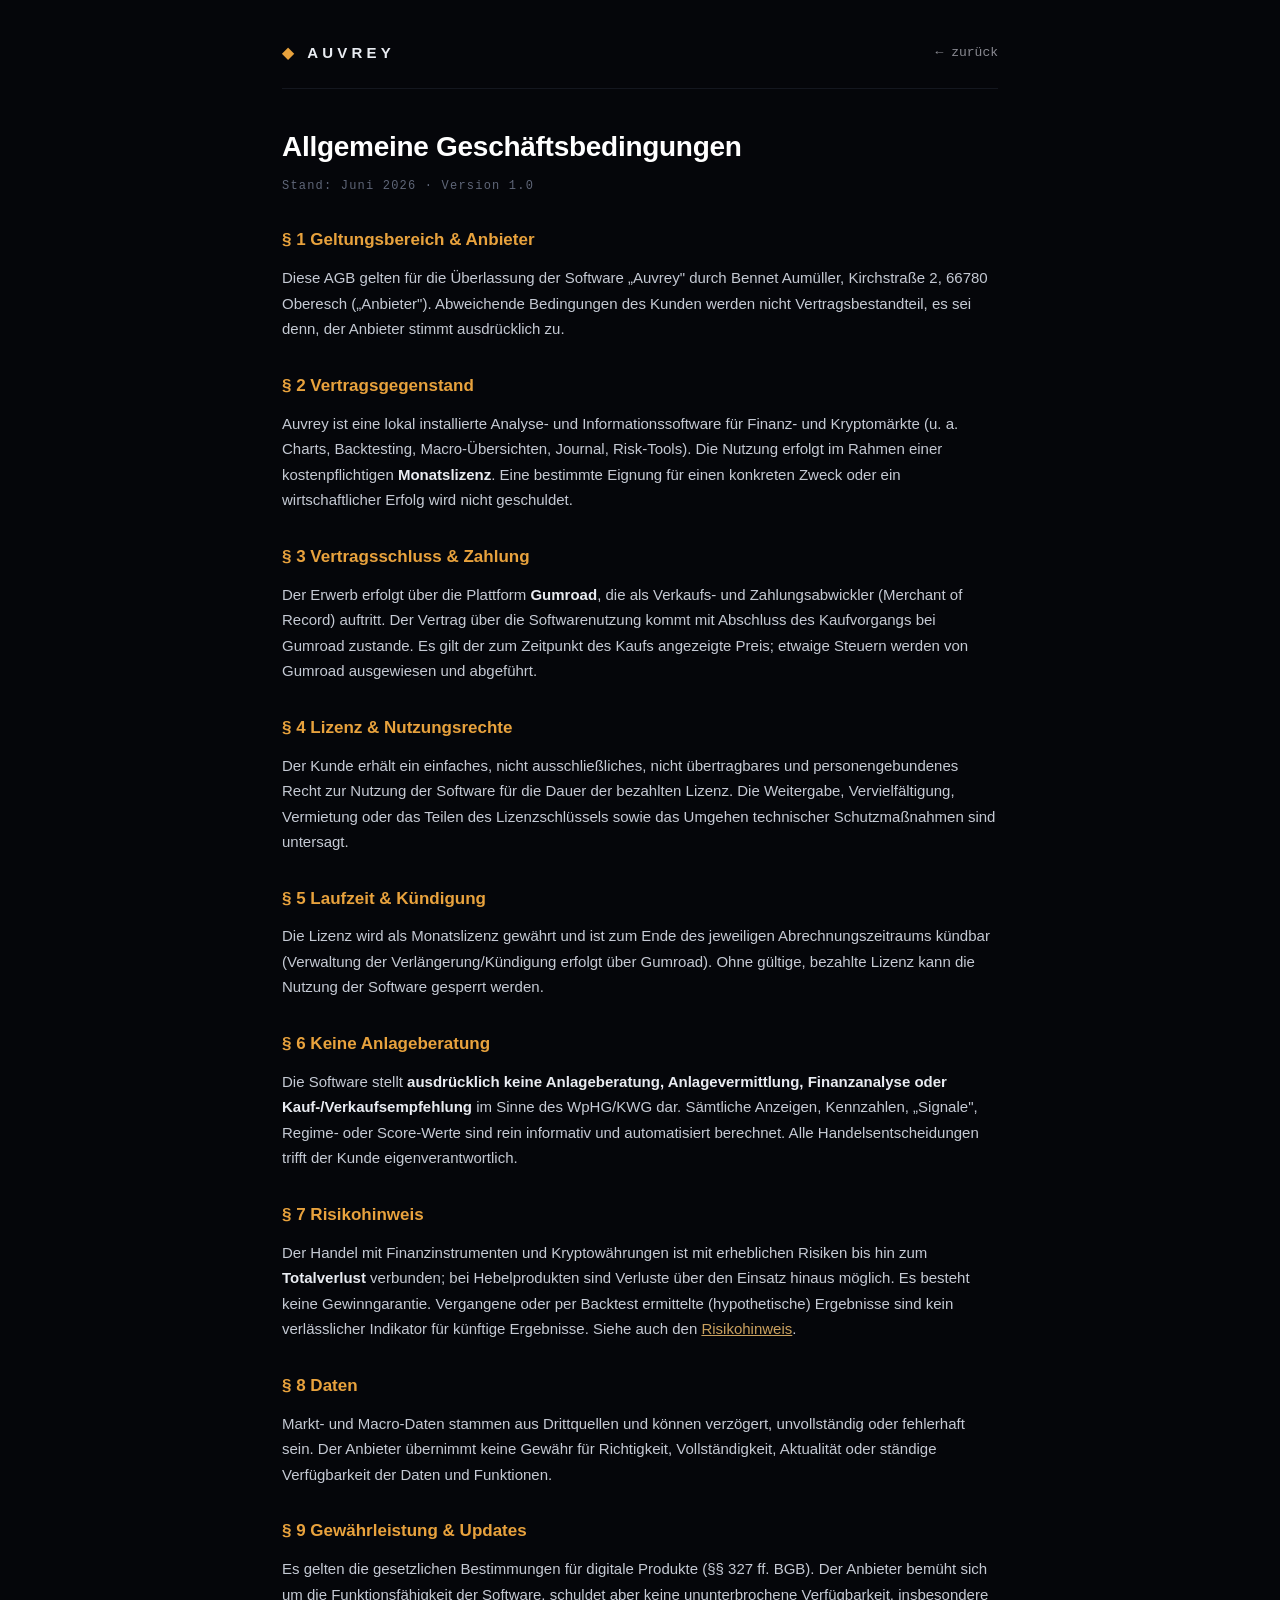
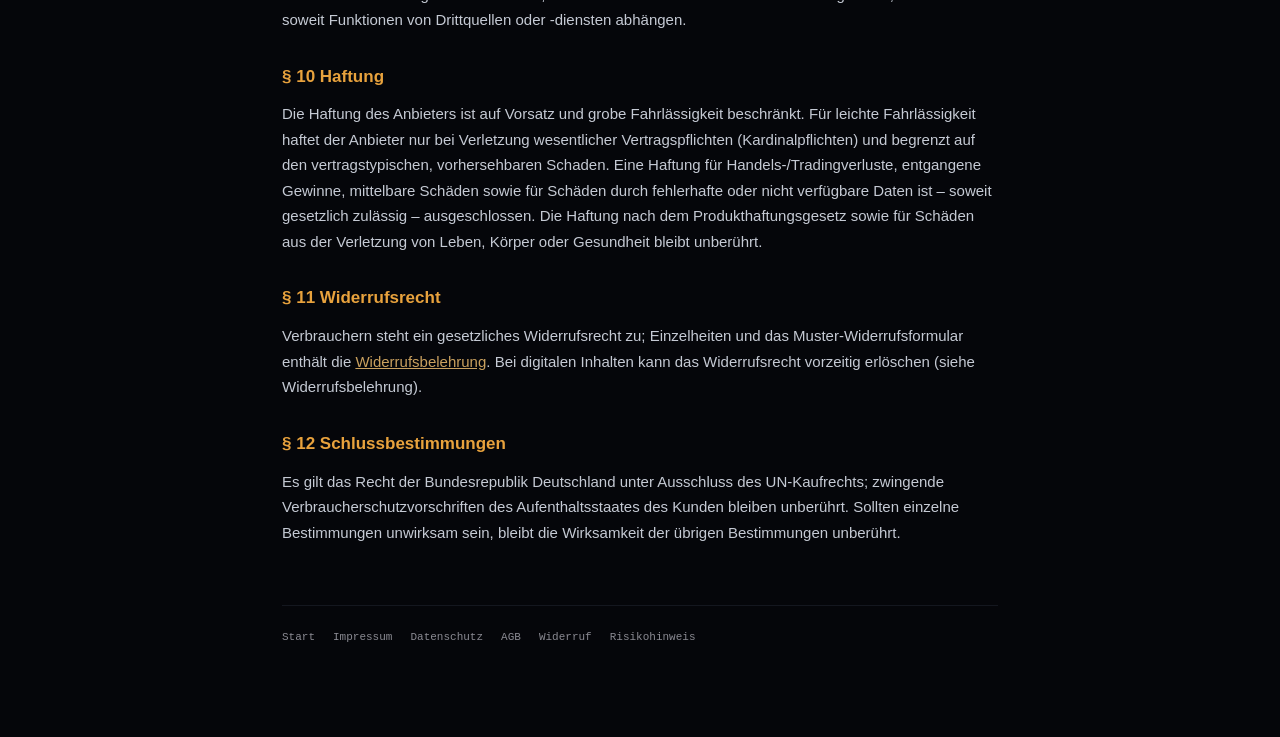
==== agb.html @ 5c0898d5 "Rechtssicherheit: Impressum/Datenschutz/AGB/Widerruf/Risikohinweis + Fonts selbst gehostet" ====
<!DOCTYPE html>
<html lang="de">
<head>
<meta charset="UTF-8" />
<meta name="viewport" content="width=device-width, initial-scale=1.0" />
<title>AGB — Auvrey</title>
<meta name="robots" content="noindex" />
<link rel="icon" href="assets/favicon.svg" type="image/svg+xml" />
<link rel="stylesheet" href="legal.css" />
</head>
<body>
<div class="wrap">
  <div class="top">
    <a class="brand" href="/"><span class="d">◆</span> AUVREY</a>
    <a class="back" href="/">← zurück</a>
  </div>

  <h1>Allgemeine Geschäftsbedingungen</h1>
  <div class="stand">Stand: Juni 2026 · Version 1.0</div>

  <h2>§ 1 Geltungsbereich &amp; Anbieter</h2>
  <p>Diese AGB gelten für die Überlassung der Software „Auvrey" durch Bennet Aumüller, Kirchstraße 2,
     66780 Oberesch („Anbieter"). Abweichende Bedingungen des Kunden werden nicht Vertragsbestandteil,
     es sei denn, der Anbieter stimmt ausdrücklich zu.</p>

  <h2>§ 2 Vertragsgegenstand</h2>
  <p>Auvrey ist eine lokal installierte Analyse- und Informationssoftware für Finanz- und Kryptomärkte
     (u. a. Charts, Backtesting, Macro-Übersichten, Journal, Risk-Tools). Die Nutzung erfolgt im Rahmen
     einer kostenpflichtigen <strong>Monatslizenz</strong>. Eine bestimmte Eignung für einen konkreten
     Zweck oder ein wirtschaftlicher Erfolg wird nicht geschuldet.</p>

  <h2>§ 3 Vertragsschluss &amp; Zahlung</h2>
  <p>Der Erwerb erfolgt über die Plattform <strong>Gumroad</strong>, die als Verkaufs- und
     Zahlungsabwickler (Merchant of Record) auftritt. Der Vertrag über die Softwarenutzung kommt mit
     Abschluss des Kaufvorgangs bei Gumroad zustande. Es gilt der zum Zeitpunkt des Kaufs angezeigte
     Preis; etwaige Steuern werden von Gumroad ausgewiesen und abgeführt.</p>

  <h2>§ 4 Lizenz &amp; Nutzungsrechte</h2>
  <p>Der Kunde erhält ein einfaches, nicht ausschließliches, nicht übertragbares und personengebundenes
     Recht zur Nutzung der Software für die Dauer der bezahlten Lizenz. Die Weitergabe, Vervielfältigung,
     Vermietung oder das Teilen des Lizenzschlüssels sowie das Umgehen technischer Schutzmaßnahmen sind
     untersagt.</p>

  <h2>§ 5 Laufzeit &amp; Kündigung</h2>
  <p>Die Lizenz wird als Monatslizenz gewährt und ist zum Ende des jeweiligen Abrechnungszeitraums
     kündbar (Verwaltung der Verlängerung/Kündigung erfolgt über Gumroad). Ohne gültige, bezahlte Lizenz
     kann die Nutzung der Software gesperrt werden.</p>

  <h2>§ 6 Keine Anlageberatung</h2>
  <p>Die Software stellt <strong>ausdrücklich keine Anlageberatung, Anlagevermittlung, Finanzanalyse
     oder Kauf-/Verkaufsempfehlung</strong> im Sinne des WpHG/KWG dar. Sämtliche Anzeigen, Kennzahlen,
     „Signale", Regime- oder Score-Werte sind rein informativ und automatisiert berechnet. Alle
     Handelsentscheidungen trifft der Kunde eigenverantwortlich.</p>

  <h2>§ 7 Risikohinweis</h2>
  <p>Der Handel mit Finanzinstrumenten und Kryptowährungen ist mit erheblichen Risiken bis hin zum
     <strong>Totalverlust</strong> verbunden; bei Hebelprodukten sind Verluste über den Einsatz hinaus
     möglich. Es besteht keine Gewinngarantie. Vergangene oder per Backtest ermittelte (hypothetische)
     Ergebnisse sind kein verlässlicher Indikator für künftige Ergebnisse. Siehe auch den
     <a href="/risikohinweis.html">Risikohinweis</a>.</p>

  <h2>§ 8 Daten</h2>
  <p>Markt- und Macro-Daten stammen aus Drittquellen und können verzögert, unvollständig oder fehlerhaft
     sein. Der Anbieter übernimmt keine Gewähr für Richtigkeit, Vollständigkeit, Aktualität oder
     ständige Verfügbarkeit der Daten und Funktionen.</p>

  <h2>§ 9 Gewährleistung &amp; Updates</h2>
  <p>Es gelten die gesetzlichen Bestimmungen für digitale Produkte (§§ 327 ff. BGB). Der Anbieter
     bemüht sich um die Funktionsfähigkeit der Software, schuldet aber keine ununterbrochene
     Verfügbarkeit, insbesondere soweit Funktionen von Drittquellen oder -diensten abhängen.</p>

  <h2>§ 10 Haftung</h2>
  <p>Die Haftung des Anbieters ist auf Vorsatz und grobe Fahrlässigkeit beschränkt. Für leichte
     Fahrlässigkeit haftet der Anbieter nur bei Verletzung wesentlicher Vertragspflichten
     (Kardinalpflichten) und begrenzt auf den vertragstypischen, vorhersehbaren Schaden. Eine Haftung
     für Handels-/Tradingverluste, entgangene Gewinne, mittelbare Schäden sowie für Schäden durch
     fehlerhafte oder nicht verfügbare Daten ist – soweit gesetzlich zulässig – ausgeschlossen. Die
     Haftung nach dem Produkthaftungsgesetz sowie für Schäden aus der Verletzung von Leben, Körper oder
     Gesundheit bleibt unberührt.</p>

  <h2>§ 11 Widerrufsrecht</h2>
  <p>Verbrauchern steht ein gesetzliches Widerrufsrecht zu; Einzelheiten und das Muster-Widerrufsformular
     enthält die <a href="/widerruf.html">Widerrufsbelehrung</a>. Bei digitalen Inhalten kann das
     Widerrufsrecht vorzeitig erlöschen (siehe Widerrufsbelehrung).</p>

  <h2>§ 12 Schlussbestimmungen</h2>
  <p>Es gilt das Recht der Bundesrepublik Deutschland unter Ausschluss des UN-Kaufrechts; zwingende
     Verbraucherschutzvorschriften des Aufenthaltsstaates des Kunden bleiben unberührt. Sollten einzelne
     Bestimmungen unwirksam sein, bleibt die Wirksamkeit der übrigen Bestimmungen unberührt.</p>

  <div class="foot">
    <a href="/">Start</a>
    <a href="/impressum.html">Impressum</a>
    <a href="/datenschutz.html">Datenschutz</a>
    <a href="/agb.html">AGB</a>
    <a href="/widerruf.html">Widerruf</a>
    <a href="/risikohinweis.html">Risikohinweis</a>
  </div>
</div>
</body>
</html>
---- legal.css ----
/* Auvrey — Styling für Rechtsseiten (Impressum, Datenschutz, AGB, …) */
*{margin:0;padding:0;box-sizing:border-box}
body{
  background:#05060a;color:#c5cad4;
  font-family:-apple-system,BlinkMacSystemFont,"Segoe UI",Roboto,Helvetica,Arial,sans-serif;
  line-height:1.7;font-size:15px;-webkit-font-smoothing:antialiased;
}
.wrap{max-width:760px;margin:0 auto;padding:40px 22px 90px}
.top{display:flex;align-items:center;justify-content:space-between;
  padding-bottom:22px;margin-bottom:34px;border-bottom:1px solid #14171f}
.brand{display:flex;align-items:center;gap:9px;font-weight:700;letter-spacing:.28em;
  font-size:15px;color:#e9ecf2;text-decoration:none}
.brand .d{color:#e8a23d}
.back{font-size:13px;color:#8a8a92;text-decoration:none;font-family:"JetBrains Mono",monospace}
.back:hover{color:#e8a23d}
h1{font-size:28px;color:#fff;font-weight:700;letter-spacing:-.01em;margin-bottom:6px}
.stand{font-family:"JetBrains Mono",monospace;font-size:12px;color:#5f6678;
  letter-spacing:.1em;margin-bottom:30px}
h2{font-size:17px;color:#e8a23d;margin:30px 0 10px;font-weight:600}
h3{font-size:15px;color:#e9ecf2;margin:20px 0 6px;font-weight:600}
p,li{margin-bottom:11px}
ul,ol{padding-left:22px;margin-bottom:11px}
a{color:#caa15f}
a:hover{color:#e8a23d}
strong,b{color:#e9ecf2}
.box{background:#0b0d14;border:1px solid #1b1f2b;border-radius:7px;padding:18px 20px;margin:18px 0}
.warn{border-color:rgba(255,59,92,.35);background:rgba(255,59,92,.05)}
.muted{color:#5f6678;font-size:13px}
.foot{margin-top:60px;padding-top:22px;border-top:1px solid #14171f;
  font-family:"JetBrains Mono",monospace;font-size:11px;color:#5f6678;
  display:flex;gap:18px;flex-wrap:wrap}
.foot a{color:#8a8a92;text-decoration:none}
.foot a:hover{color:#e8a23d}
::selection{background:#e8a23d;color:#05060a}
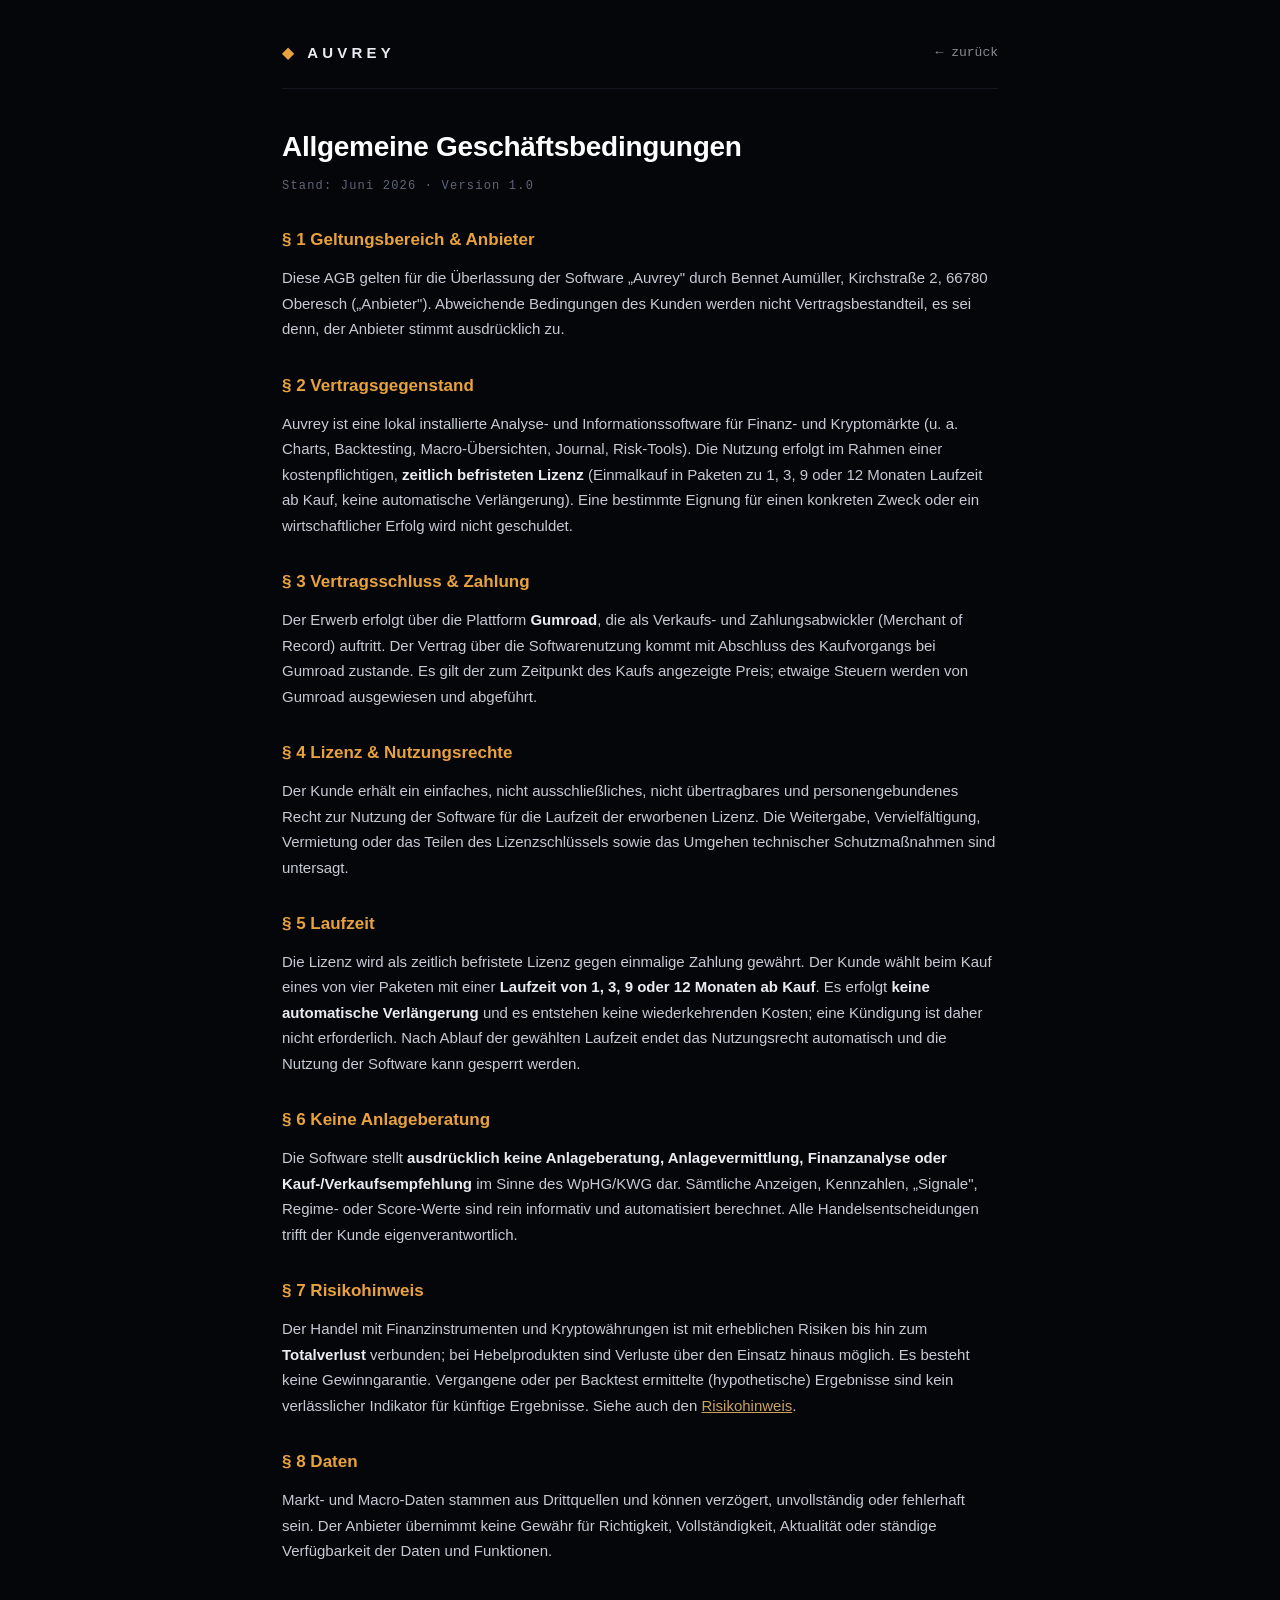
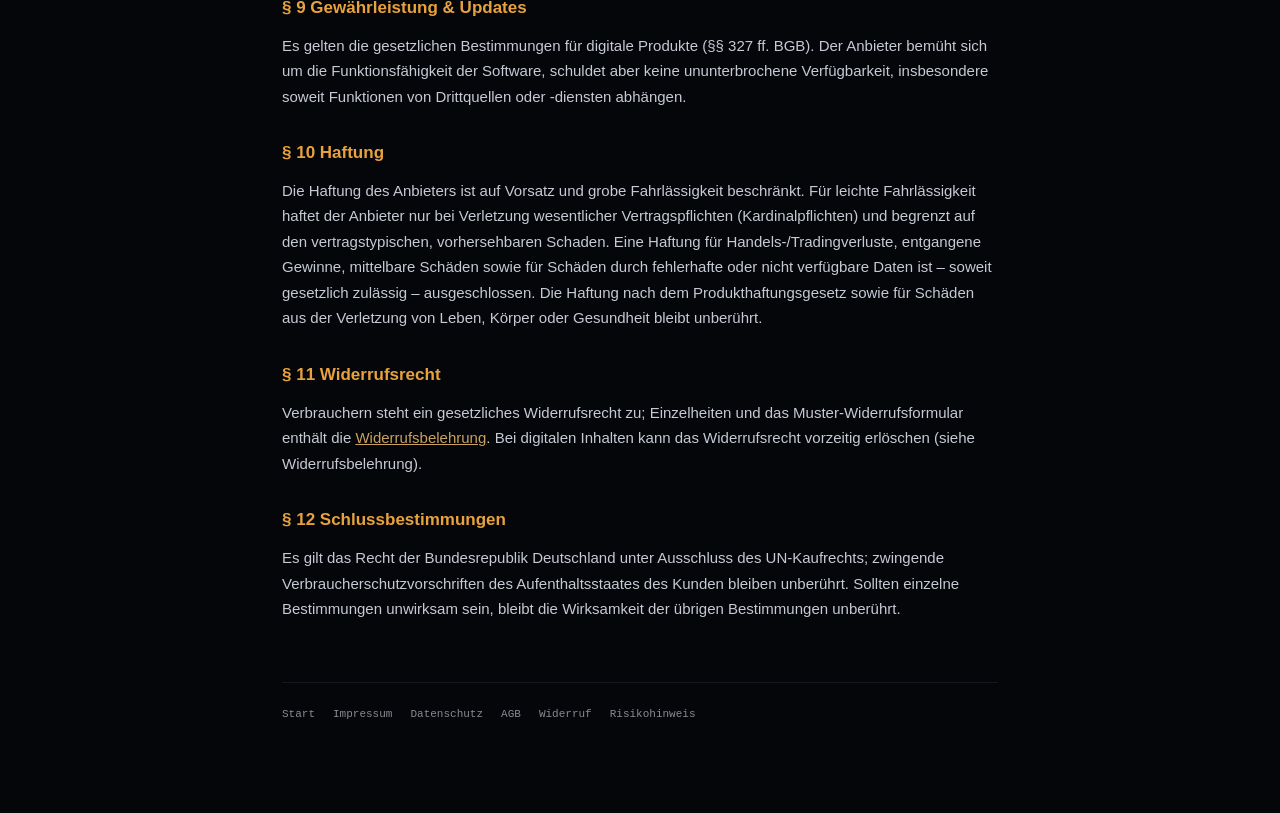
==== commit da828404: "Website: 4 Preis-Pakete (29/79/199/239 EUR, 1/3/9/12 Monate) + Gumroad-Link + AGB-Preismodell" ====
--- a/agb.html
+++ b/agb.html
@@ -26,8 +26,9 @@
   <h2>§ 2 Vertragsgegenstand</h2>
   <p>Auvrey ist eine lokal installierte Analyse- und Informationssoftware für Finanz- und Kryptomärkte
      (u. a. Charts, Backtesting, Macro-Übersichten, Journal, Risk-Tools). Die Nutzung erfolgt im Rahmen
-     einer kostenpflichtigen <strong>Monatslizenz</strong>. Eine bestimmte Eignung für einen konkreten
-     Zweck oder ein wirtschaftlicher Erfolg wird nicht geschuldet.</p>
+     einer kostenpflichtigen, <strong>zeitlich befristeten Lizenz</strong> (Einmalkauf in Paketen zu
+     1, 3, 9 oder 12 Monaten Laufzeit ab Kauf, keine automatische Verlängerung). Eine bestimmte
+     Eignung für einen konkreten Zweck oder ein wirtschaftlicher Erfolg wird nicht geschuldet.</p>
 
   <h2>§ 3 Vertragsschluss &amp; Zahlung</h2>
   <p>Der Erwerb erfolgt über die Plattform <strong>Gumroad</strong>, die als Verkaufs- und
@@ -37,14 +38,16 @@
 
   <h2>§ 4 Lizenz &amp; Nutzungsrechte</h2>
   <p>Der Kunde erhält ein einfaches, nicht ausschließliches, nicht übertragbares und personengebundenes
-     Recht zur Nutzung der Software für die Dauer der bezahlten Lizenz. Die Weitergabe, Vervielfältigung,
+     Recht zur Nutzung der Software für die Laufzeit der erworbenen Lizenz. Die Weitergabe, Vervielfältigung,
      Vermietung oder das Teilen des Lizenzschlüssels sowie das Umgehen technischer Schutzmaßnahmen sind
      untersagt.</p>
 
-  <h2>§ 5 Laufzeit &amp; Kündigung</h2>
-  <p>Die Lizenz wird als Monatslizenz gewährt und ist zum Ende des jeweiligen Abrechnungszeitraums
-     kündbar (Verwaltung der Verlängerung/Kündigung erfolgt über Gumroad). Ohne gültige, bezahlte Lizenz
-     kann die Nutzung der Software gesperrt werden.</p>
+  <h2>§ 5 Laufzeit</h2>
+  <p>Die Lizenz wird als zeitlich befristete Lizenz gegen einmalige Zahlung gewährt. Der Kunde wählt
+     beim Kauf eines von vier Paketen mit einer <strong>Laufzeit von 1, 3, 9 oder 12 Monaten ab
+     Kauf</strong>. Es erfolgt <strong>keine automatische Verlängerung</strong> und es entstehen keine
+     wiederkehrenden Kosten; eine Kündigung ist daher nicht erforderlich. Nach Ablauf der gewählten
+     Laufzeit endet das Nutzungsrecht automatisch und die Nutzung der Software kann gesperrt werden.</p>
 
   <h2>§ 6 Keine Anlageberatung</h2>
   <p>Die Software stellt <strong>ausdrücklich keine Anlageberatung, Anlagevermittlung, Finanzanalyse
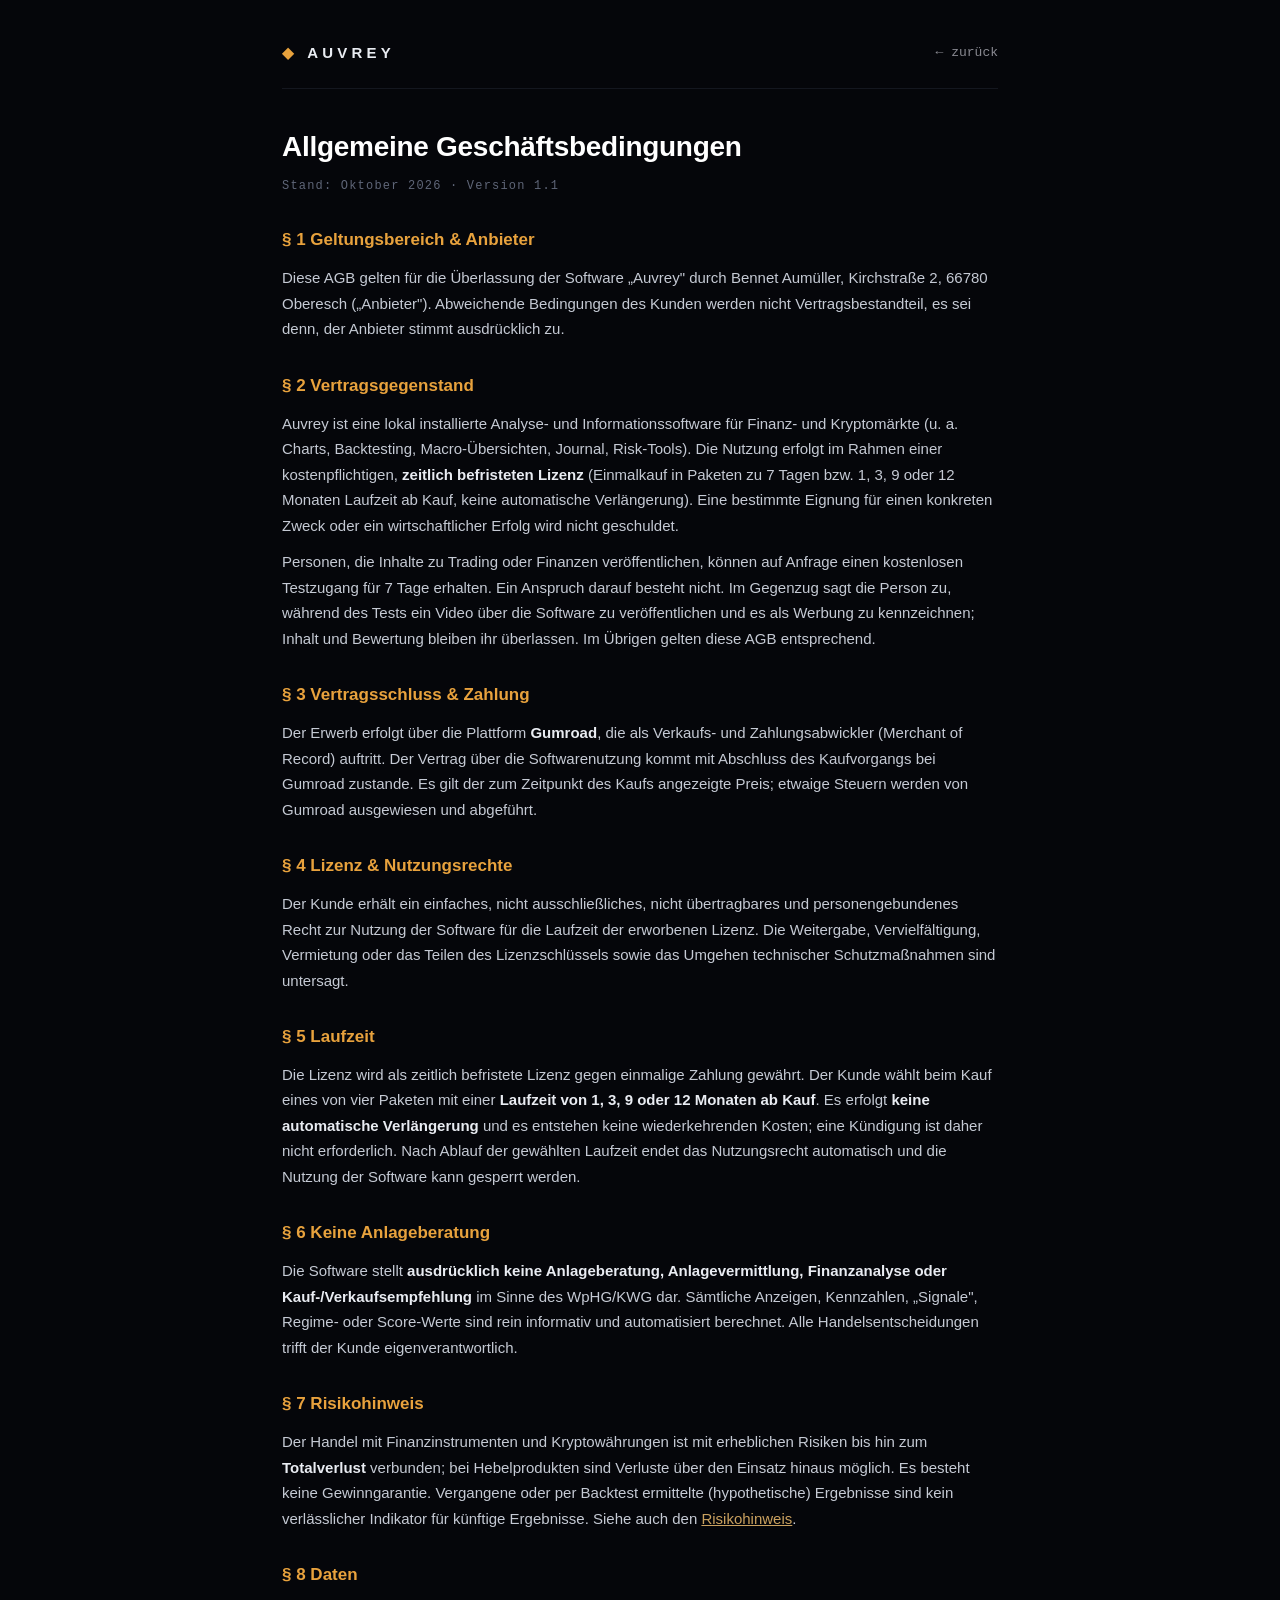
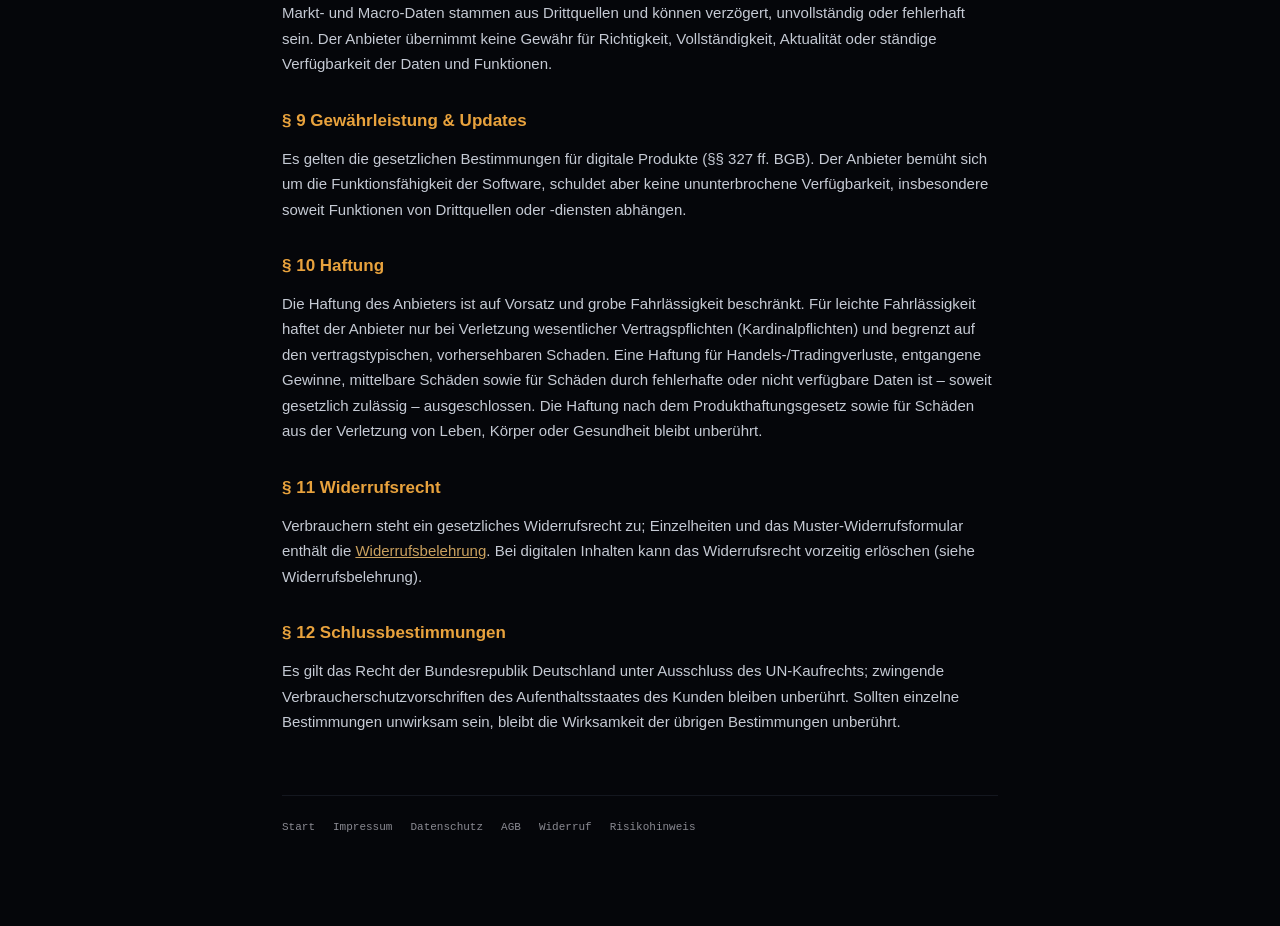
==== commit 266cc74b: "Add files via upload" ====
--- a/agb.html
+++ b/agb.html
@@ -16,7 +16,7 @@
   </div>
 
   <h1>Allgemeine Geschäftsbedingungen</h1>
-  <div class="stand">Stand: Juni 2026 · Version 1.0</div>
+  <div class="stand">Stand: Oktober 2026 · Version 1.1</div>
 
   <h2>§ 1 Geltungsbereich &amp; Anbieter</h2>
   <p>Diese AGB gelten für die Überlassung der Software „Auvrey" durch Bennet Aumüller, Kirchstraße 2,
@@ -27,8 +27,12 @@
   <p>Auvrey ist eine lokal installierte Analyse- und Informationssoftware für Finanz- und Kryptomärkte
      (u. a. Charts, Backtesting, Macro-Übersichten, Journal, Risk-Tools). Die Nutzung erfolgt im Rahmen
      einer kostenpflichtigen, <strong>zeitlich befristeten Lizenz</strong> (Einmalkauf in Paketen zu
-     1, 3, 9 oder 12 Monaten Laufzeit ab Kauf, keine automatische Verlängerung). Eine bestimmte
+     7 Tagen bzw. 1, 3, 9 oder 12 Monaten Laufzeit ab Kauf, keine automatische Verlängerung). Eine bestimmte
      Eignung für einen konkreten Zweck oder ein wirtschaftlicher Erfolg wird nicht geschuldet.</p>
+  <p>Personen, die Inhalte zu Trading oder Finanzen veröffentlichen, können auf Anfrage einen kostenlosen
+     Testzugang für 7 Tage erhalten. Ein Anspruch darauf besteht nicht. Im Gegenzug sagt die Person zu,
+     während des Tests ein Video über die Software zu veröffentlichen und es als Werbung zu kennzeichnen;
+     Inhalt und Bewertung bleiben ihr überlassen. Im Übrigen gelten diese AGB entsprechend.</p>
 
   <h2>§ 3 Vertragsschluss &amp; Zahlung</h2>
   <p>Der Erwerb erfolgt über die Plattform <strong>Gumroad</strong>, die als Verkaufs- und
